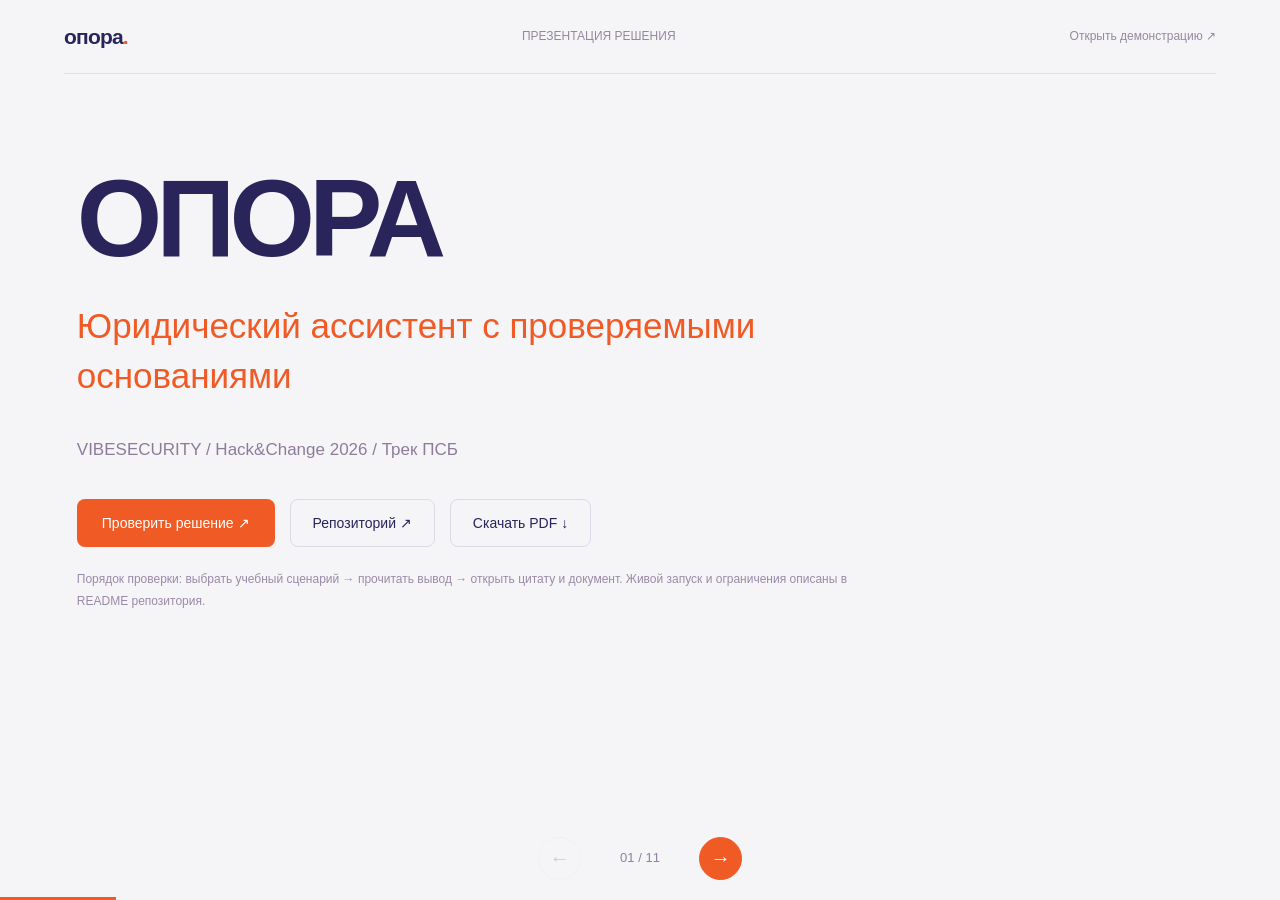
==== web/deck.html @ af4e85f1 "Finalize interactive presentation, model verification and submission package" ====
<!doctype html><html lang="ru"><head><meta charset="utf-8"><meta name="viewport" content="width=device-width,initial-scale=1"><meta name="theme-color" content="#292459"><title>ОПОРА: интерактивная презентация</title><link rel="icon" href="data:,"><style>
*{box-sizing:border-box}body{margin:0;background:#f5f5f8;color:#292459;font:20px/1.6 'Segoe UI',Arial,sans-serif}.top{height:74px;margin:0 5%;display:flex;justify-content:space-between;align-items:center;border-bottom:1px solid #e0dfeb;font-size:12px;color:#95879f}.top a{color:inherit;text-decoration:none}.top b{font-size:21px;color:#292459;letter-spacing:-.8px}.top b span{color:#f05a24}main{max-width:1360px;margin:auto;padding:38px 6% 100px;min-height:calc(100vh - 150px)}article{animation:enter .35s ease both}h1{font-size:110px;line-height:1.05;letter-spacing:-6px;margin:48px 0 25px;font-weight:700}h2{font-size:43px;line-height:1.2;letter-spacing:-1.3px;margin:22px 0 27px;font-weight:650}.sub{color:#f05a24;font-size:25px;line-height:1.45;margin-bottom:28px;max-width:1050px}.copy{max-width:1100px;font-size:22px;line-height:1.65}.copy p{margin:0 0 22px}.cover .sub{font-size:35px;max-width:850px}.cover .copy{font-size:17px;color:#8e7b9a;margin-top:34px}.cover-links{display:flex;gap:15px;flex-wrap:wrap;margin-top:35px}a.primary{background:#f05a24;border:0;color:white;padding:13px 25px;border-radius:8px;font-size:14px;text-decoration:none}.link{display:inline-flex;align-items:center;padding:12px 22px;border:1px solid #ded8e7;border-radius:8px;color:#292459;font-size:14px;text-decoration:none}.check-order{font-size:12px;line-height:1.8;color:#9b89a7;max-width:780px;margin-top:22px}.figure{display:block;width:100%;height:calc(100vh - 300px);min-height:300px;object-fit:contain;object-position:center top}.controls{position:fixed;bottom:0;left:0;width:100%;height:84px;display:flex;align-items:center;justify-content:center;gap:24px;background:#f5f5f8ee;backdrop-filter:blur(8px)}button{font:inherit;cursor:pointer;border:0;background:transparent;color:#292459}.round{width:43px;height:43px;border:1px solid #ddd7e5;border-radius:50%;font-size:20px}.round:hover{background:#fff}.round.next{background:#f05a24;border-color:#f05a24;color:white}.round:disabled{opacity:.2;cursor:default}.page{font-size:13px;color:#91809f;min-width:70px;text-align:center}.progress{height:3px;background:#f05a24;position:fixed;bottom:0;left:0;transition:width .3s}details{font-size:11px;color:#a08cab;margin-top:22px;max-width:1050px}summary{cursor:pointer}details p{font-size:12px;margin-top:8px}.cover details{display:none}.loading{color:#a18dab;font-size:18px;padding:60px 0}button:focus-visible,a:focus-visible,summary:focus-visible{outline:3px solid #f7b69c;outline-offset:4px}@keyframes enter{from{opacity:0;transform:translateX(15px)}to{opacity:1;transform:translateX(0)}}@media(max-width:800px){body{font-size:16px}.top{height:61px;margin-inline:22px;font-size:10px}.top b{font-size:19px}main{padding:26px 25px 100px}h1{font-size:72px;letter-spacing:-4px;margin-top:40px}h2{font-size:31px;letter-spacing:-.9px;margin-top:18px}.sub{font-size:20px;margin-bottom:24px}.cover .sub{font-size:26px}.copy{font-size:17px;line-height:1.7}.copy p{margin-bottom:19px}.cover .copy{font-size:14px}.check-order{font-size:10px}.figure{height:auto;width:100%;min-height:0;margin-top:25px}.controls{height:76px}.top>a:last-child{font-size:10px}.round{width:40px;height:40px}.cover-links{gap:10px}a.primary,.link{font-size:12px;padding:12px 17px}}
</style></head><body><header class="top"><a href="./"><b>опора<span>.</span></b></a><span>ПРЕЗЕНТАЦИЯ РЕШЕНИЯ</span><a href="./" target="_blank">Открыть демонстрацию ↗</a></header><main id="slide"><p class="loading">Загружаем презентацию...</p></main><nav class="controls" aria-label="Навигация по слайдам"><button class="round" id="prev" aria-label="Предыдущий слайд">←</button><span class="page" id="page"></span><button class="round next" id="next" aria-label="Следующий слайд">→</button></nav><div class="progress" id="progress"></div><script>
const el=id=>document.getElementById(id),escape=s=>String(s??'').replace(/[&<>"']/g,c=>({'&':'&amp;','<':'&lt;','>':'&gt;','"':'&quot;',"'":'&#39;'}[c]));let slides=[],i=Math.max(0,(parseInt(location.hash.slice(1))||1)-1);
function show(){i=Math.min(Math.max(i,0),slides.length-1);const s=slides[i],cover=i===0;el('slide').innerHTML=`<article class="${cover?'cover':''}">${cover?'<h1>'+escape(s.title)+'</h1>':'<h2>'+escape(s.title)+'</h2>'}<div class="sub">${escape(s.subtitle)}</div>${s.image?'<a href="./" target="_blank" aria-label="Открыть интерактивную демонстрацию"><img class="figure" src="showcase-preview.png" alt="Интерфейс: вывод и подтверждающая цитата"></a>':'<div class="copy">'+s.body.split('\n\n').map(p=>'<p>'+escape(p).replace(/\n/g,'<br>')+'</p>').join('')+'</div>'}${cover?'<div class="cover-links"><a class="primary" href="./" target="_blank">Проверить решение ↗</a><a class="link" href="https://github.com/antonshkelll/opora-psb" target="_blank" rel="noreferrer">Репозиторий ↗</a><a class="link" href="presentation.pdf" target="_blank">Скачать PDF ↓</a></div><p class="check-order">Порядок проверки: выбрать учебный сценарий → прочитать вывод → открыть цитату и документ. Живой запуск и ограничения описаны в README репозитория.</p>':(s.foot?'<details><summary>Источники и ограничения</summary><p>'+escape(s.foot)+'</p></details>':'')}</article>`;el('page').textContent=String(i+1).padStart(2,'0')+' / '+slides.length;el('progress').style.width=((i+1)/slides.length*100)+'%';el('prev').disabled=i===0;el('next').disabled=i===slides.length-1;history.replaceState(null,'','#'+(i+1));window.scrollTo(0,0)}
el('prev').onclick=()=>{i--;show()};el('next').onclick=()=>{i++;show()};document.addEventListener('keydown',e=>{if(e.key==='ArrowRight'||e.key==='PageDown'||e.key===' '){e.preventDefault();i++;show()}if(e.key==='ArrowLeft'||e.key==='PageUp'){e.preventDefault();i--;show()}if(e.key==='Home'){i=0;show()}if(e.key==='End'){i=slides.length-1;show()}});let touchX=0;document.addEventListener('touchstart',e=>touchX=e.changedTouches[0].clientX,{passive:true});document.addEventListener('touchend',e=>{let d=touchX-e.changedTouches[0].clientX;if(Math.abs(d)>70){i+=d>0?1:-1;show()}},{passive:true});fetch('slides.json').then(r=>{if(!r.ok)throw Error();return r.json()}).then(d=>{slides=d;show()}).catch(()=>el('slide').textContent='Презентация не загрузилась. Обновите страницу.');
</script></body></html>
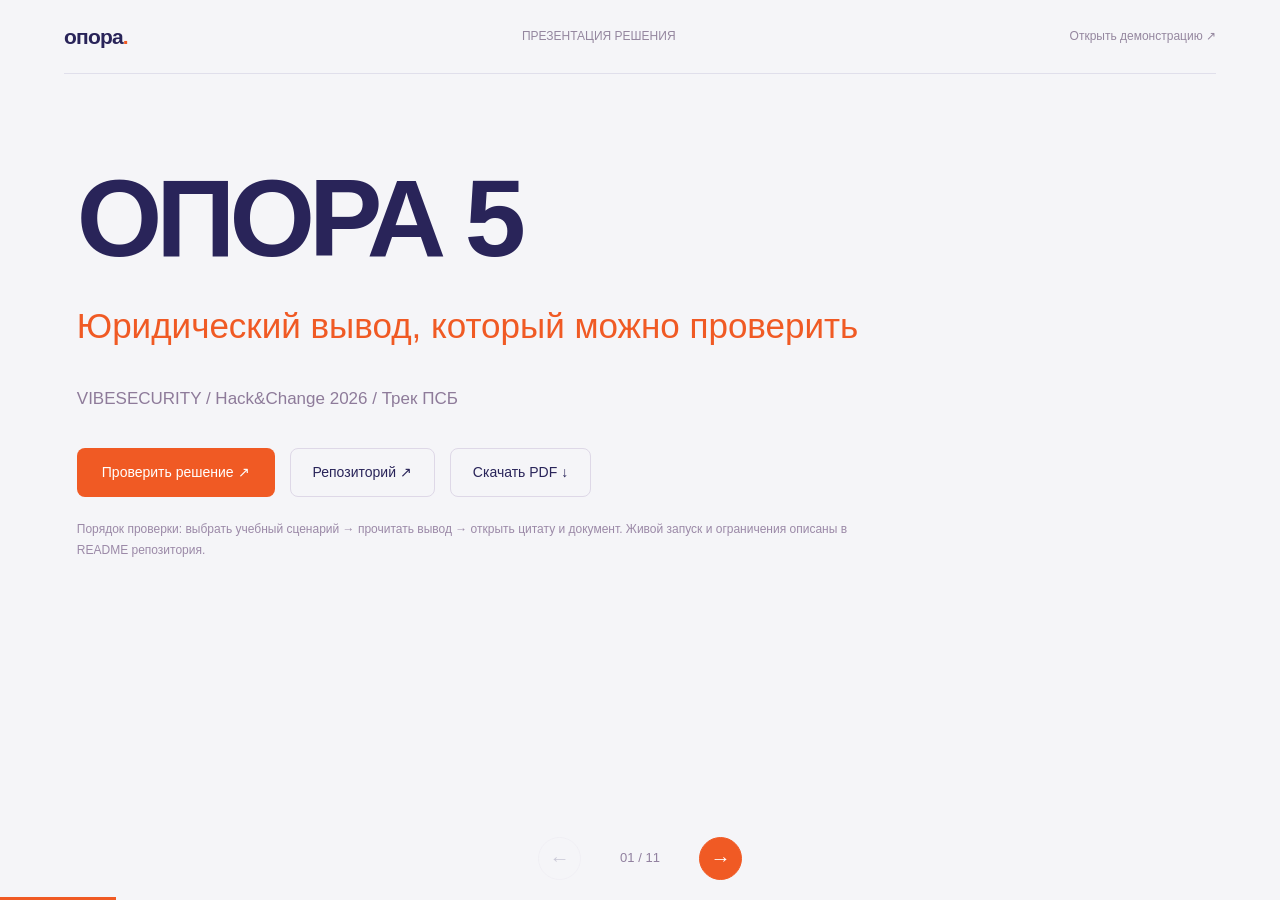
==== commit 4231d41d: "Build V5 single-pass grounded answers and evidence-led final presentation" ====
--- a/web/deck.html
+++ b/web/deck.html
@@ -1,7 +1,7 @@
 <!doctype html><html lang="ru"><head><meta charset="utf-8"><meta name="viewport" content="width=device-width,initial-scale=1"><meta name="theme-color" content="#292459"><title>ОПОРА: интерактивная презентация</title><link rel="icon" href="data:,"><style>
-*{box-sizing:border-box}body{margin:0;background:#f5f5f8;color:#292459;font:20px/1.6 'Segoe UI',Arial,sans-serif}.top{height:74px;margin:0 5%;display:flex;justify-content:space-between;align-items:center;border-bottom:1px solid #e0dfeb;font-size:12px;color:#95879f}.top a{color:inherit;text-decoration:none}.top b{font-size:21px;color:#292459;letter-spacing:-.8px}.top b span{color:#f05a24}main{max-width:1360px;margin:auto;padding:38px 6% 100px;min-height:calc(100vh - 150px)}article{animation:enter .35s ease both}h1{font-size:110px;line-height:1.05;letter-spacing:-6px;margin:48px 0 25px;font-weight:700}h2{font-size:43px;line-height:1.2;letter-spacing:-1.3px;margin:22px 0 27px;font-weight:650}.sub{color:#f05a24;font-size:25px;line-height:1.45;margin-bottom:28px;max-width:1050px}.copy{max-width:1100px;font-size:22px;line-height:1.65}.copy p{margin:0 0 22px}.cover .sub{font-size:35px;max-width:850px}.cover .copy{font-size:17px;color:#8e7b9a;margin-top:34px}.cover-links{display:flex;gap:15px;flex-wrap:wrap;margin-top:35px}a.primary{background:#f05a24;border:0;color:white;padding:13px 25px;border-radius:8px;font-size:14px;text-decoration:none}.link{display:inline-flex;align-items:center;padding:12px 22px;border:1px solid #ded8e7;border-radius:8px;color:#292459;font-size:14px;text-decoration:none}.check-order{font-size:12px;line-height:1.8;color:#9b89a7;max-width:780px;margin-top:22px}.figure{display:block;width:100%;height:calc(100vh - 300px);min-height:300px;object-fit:contain;object-position:center top}.controls{position:fixed;bottom:0;left:0;width:100%;height:84px;display:flex;align-items:center;justify-content:center;gap:24px;background:#f5f5f8ee;backdrop-filter:blur(8px)}button{font:inherit;cursor:pointer;border:0;background:transparent;color:#292459}.round{width:43px;height:43px;border:1px solid #ddd7e5;border-radius:50%;font-size:20px}.round:hover{background:#fff}.round.next{background:#f05a24;border-color:#f05a24;color:white}.round:disabled{opacity:.2;cursor:default}.page{font-size:13px;color:#91809f;min-width:70px;text-align:center}.progress{height:3px;background:#f05a24;position:fixed;bottom:0;left:0;transition:width .3s}details{font-size:11px;color:#a08cab;margin-top:22px;max-width:1050px}summary{cursor:pointer}details p{font-size:12px;margin-top:8px}.cover details{display:none}.loading{color:#a18dab;font-size:18px;padding:60px 0}button:focus-visible,a:focus-visible,summary:focus-visible{outline:3px solid #f7b69c;outline-offset:4px}@keyframes enter{from{opacity:0;transform:translateX(15px)}to{opacity:1;transform:translateX(0)}}@media(max-width:800px){body{font-size:16px}.top{height:61px;margin-inline:22px;font-size:10px}.top b{font-size:19px}main{padding:26px 25px 100px}h1{font-size:72px;letter-spacing:-4px;margin-top:40px}h2{font-size:31px;letter-spacing:-.9px;margin-top:18px}.sub{font-size:20px;margin-bottom:24px}.cover .sub{font-size:26px}.copy{font-size:17px;line-height:1.7}.copy p{margin-bottom:19px}.cover .copy{font-size:14px}.check-order{font-size:10px}.figure{height:auto;width:100%;min-height:0;margin-top:25px}.controls{height:76px}.top>a:last-child{font-size:10px}.round{width:40px;height:40px}.cover-links{gap:10px}a.primary,.link{font-size:12px;padding:12px 17px}}
+*{box-sizing:border-box}body{margin:0;background:#f5f5f8;color:#292459;font:20px/1.6 'Segoe UI',Arial,sans-serif}.top{height:74px;margin:0 5%;display:flex;justify-content:space-between;align-items:center;border-bottom:1px solid #e0dfeb;font-size:12px;color:#95879f}.top a{color:inherit;text-decoration:none}.top b{font-size:21px;color:#292459;letter-spacing:-.8px}.top b span{color:#f05a24}main{max-width:1360px;margin:auto;padding:38px 6% 100px;min-height:calc(100vh - 150px)}article{animation:enter .35s ease both}h1{font-size:110px;line-height:1.05;letter-spacing:-6px;margin:48px 0 25px;font-weight:700}h2{font-size:43px;line-height:1.2;letter-spacing:-1.3px;margin:22px 0 27px;font-weight:650}.sub{color:#f05a24;font-size:25px;line-height:1.45;margin-bottom:28px;max-width:1050px}.copy{max-width:1100px;font-size:22px;line-height:1.65}.copy p{margin:0 0 22px}.cover .sub{font-size:35px;max-width:850px}.cover .copy{font-size:17px;color:#8e7b9a;margin-top:34px}.cover-links{display:flex;gap:15px;flex-wrap:wrap;margin-top:35px}a.primary{background:#f05a24;border:0;color:white;padding:13px 25px;border-radius:8px;font-size:14px;text-decoration:none}.link{display:inline-flex;align-items:center;padding:12px 22px;border:1px solid #ded8e7;border-radius:8px;color:#292459;font-size:14px;text-decoration:none}.check-order{font-size:12px;line-height:1.8;color:#9b89a7;max-width:780px;margin-top:22px}.figure{display:block;width:100%;height:calc(100vh - 300px);min-height:300px;object-fit:contain;object-position:center top}.pipeline{display:flex;gap:12px;margin:25px 0}.pipeline span{flex:1;padding:14px;border:1px solid #ddd;border-radius:7px;font-size:14px;text-align:center}.controls{position:fixed;bottom:0;left:0;width:100%;height:84px;display:flex;align-items:center;justify-content:center;gap:24px;background:#f5f5f8ee;backdrop-filter:blur(8px)}button{font:inherit;cursor:pointer;border:0;background:transparent;color:#292459}.round{width:43px;height:43px;border:1px solid #ddd7e5;border-radius:50%;font-size:20px}.round:hover{background:#fff}.round.next{background:#f05a24;border-color:#f05a24;color:white}.round:disabled{opacity:.2;cursor:default}.page{font-size:13px;color:#91809f;min-width:70px;text-align:center}.progress{height:3px;background:#f05a24;position:fixed;bottom:0;left:0;transition:width .3s}details{font-size:11px;color:#a08cab;margin-top:22px;max-width:1050px}summary{cursor:pointer}details p{font-size:12px;margin-top:8px}.cover details{display:none}.loading{color:#a18dab;font-size:18px;padding:60px 0}button:focus-visible,a:focus-visible,summary:focus-visible{outline:3px solid #f7b69c;outline-offset:4px}@keyframes enter{from{opacity:0;transform:translateX(15px)}to{opacity:1;transform:translateX(0)}}@media(max-width:800px){.pipeline{flex-direction:column}body{font-size:16px}.top{height:61px;margin-inline:22px;font-size:10px}.top b{font-size:19px}main{padding:26px 25px 100px}h1{font-size:72px;letter-spacing:-4px;margin-top:40px}h2{font-size:31px;letter-spacing:-.9px;margin-top:18px}.sub{font-size:20px;margin-bottom:24px}.cover .sub{font-size:26px}.copy{font-size:17px;line-height:1.7}.copy p{margin-bottom:19px}.cover .copy{font-size:14px}.check-order{font-size:10px}.figure{height:auto;width:100%;min-height:0;margin-top:25px}.controls{height:76px}.top>a:last-child{font-size:10px}.round{width:40px;height:40px}.cover-links{gap:10px}a.primary,.link{font-size:12px;padding:12px 17px}}
 </style></head><body><header class="top"><a href="./"><b>опора<span>.</span></b></a><span>ПРЕЗЕНТАЦИЯ РЕШЕНИЯ</span><a href="./" target="_blank">Открыть демонстрацию ↗</a></header><main id="slide"><p class="loading">Загружаем презентацию...</p></main><nav class="controls" aria-label="Навигация по слайдам"><button class="round" id="prev" aria-label="Предыдущий слайд">←</button><span class="page" id="page"></span><button class="round next" id="next" aria-label="Следующий слайд">→</button></nav><div class="progress" id="progress"></div><script>
 const el=id=>document.getElementById(id),escape=s=>String(s??'').replace(/[&<>"']/g,c=>({'&':'&amp;','<':'&lt;','>':'&gt;','"':'&quot;',"'":'&#39;'}[c]));let slides=[],i=Math.max(0,(parseInt(location.hash.slice(1))||1)-1);
-function show(){i=Math.min(Math.max(i,0),slides.length-1);const s=slides[i],cover=i===0;el('slide').innerHTML=`<article class="${cover?'cover':''}">${cover?'<h1>'+escape(s.title)+'</h1>':'<h2>'+escape(s.title)+'</h2>'}<div class="sub">${escape(s.subtitle)}</div>${s.image?'<a href="./" target="_blank" aria-label="Открыть интерактивную демонстрацию"><img class="figure" src="showcase-preview.png" alt="Интерфейс: вывод и подтверждающая цитата"></a>':'<div class="copy">'+s.body.split('\n\n').map(p=>'<p>'+escape(p).replace(/\n/g,'<br>')+'</p>').join('')+'</div>'}${cover?'<div class="cover-links"><a class="primary" href="./" target="_blank">Проверить решение ↗</a><a class="link" href="https://github.com/antonshkelll/opora-psb" target="_blank" rel="noreferrer">Репозиторий ↗</a><a class="link" href="presentation.pdf" target="_blank">Скачать PDF ↓</a></div><p class="check-order">Порядок проверки: выбрать учебный сценарий → прочитать вывод → открыть цитату и документ. Живой запуск и ограничения описаны в README репозитория.</p>':(s.foot?'<details><summary>Источники и ограничения</summary><p>'+escape(s.foot)+'</p></details>':'')}</article>`;el('page').textContent=String(i+1).padStart(2,'0')+' / '+slides.length;el('progress').style.width=((i+1)/slides.length*100)+'%';el('prev').disabled=i===0;el('next').disabled=i===slides.length-1;history.replaceState(null,'','#'+(i+1));window.scrollTo(0,0)}
+function show(){i=Math.min(Math.max(i,0),slides.length-1);const s=slides[i],cover=i===0;el('slide').innerHTML=`<article class="${cover?'cover':''}">${cover?'<h1>'+escape(s.title)+'</h1>':'<h2>'+escape(s.title)+'</h2>'}<div class="sub">${escape(s.subtitle)}</div>${s.image?'<a href="./" target="_blank" aria-label="Открыть интерактивную демонстрацию"><img class="figure" src="showcase-preview.png" alt="Интерфейс: вывод и подтверждающая цитата"></a>':'<div class="copy">'+s.body.split('\n\n').map(p=>'<p>'+escape(p).replace(/\n/g,'<br>')+'</p>').join('')+'</div>'}${s.diagram?'<div class="pipeline">'+s.diagram.map(v=>'<span>'+escape(v)+'</span>').join('')+'</div>':''}${cover?'<div class="cover-links"><a class="primary" href="./" target="_blank">Проверить решение ↗</a><a class="link" href="https://github.com/antonshkelll/opora-psb" target="_blank" rel="noreferrer">Репозиторий ↗</a><a class="link" href="presentation.pdf" target="_blank">Скачать PDF ↓</a></div><p class="check-order">Порядок проверки: выбрать учебный сценарий → прочитать вывод → открыть цитату и документ. Живой запуск и ограничения описаны в README репозитория.</p>':(s.foot?'<details><summary>Источники и ограничения</summary><p>'+escape(s.foot)+'</p></details>':'')}</article>`;el('page').textContent=String(i+1).padStart(2,'0')+' / '+slides.length;el('progress').style.width=((i+1)/slides.length*100)+'%';el('prev').disabled=i===0;el('next').disabled=i===slides.length-1;history.replaceState(null,'','#'+(i+1));window.scrollTo(0,0)}
 el('prev').onclick=()=>{i--;show()};el('next').onclick=()=>{i++;show()};document.addEventListener('keydown',e=>{if(e.key==='ArrowRight'||e.key==='PageDown'||e.key===' '){e.preventDefault();i++;show()}if(e.key==='ArrowLeft'||e.key==='PageUp'){e.preventDefault();i--;show()}if(e.key==='Home'){i=0;show()}if(e.key==='End'){i=slides.length-1;show()}});let touchX=0;document.addEventListener('touchstart',e=>touchX=e.changedTouches[0].clientX,{passive:true});document.addEventListener('touchend',e=>{let d=touchX-e.changedTouches[0].clientX;if(Math.abs(d)>70){i+=d>0?1:-1;show()}},{passive:true});fetch('slides.json').then(r=>{if(!r.ok)throw Error();return r.json()}).then(d=>{slides=d;show()}).catch(()=>el('slide').textContent='Презентация не загрузилась. Обновите страницу.');
 </script></body></html>
